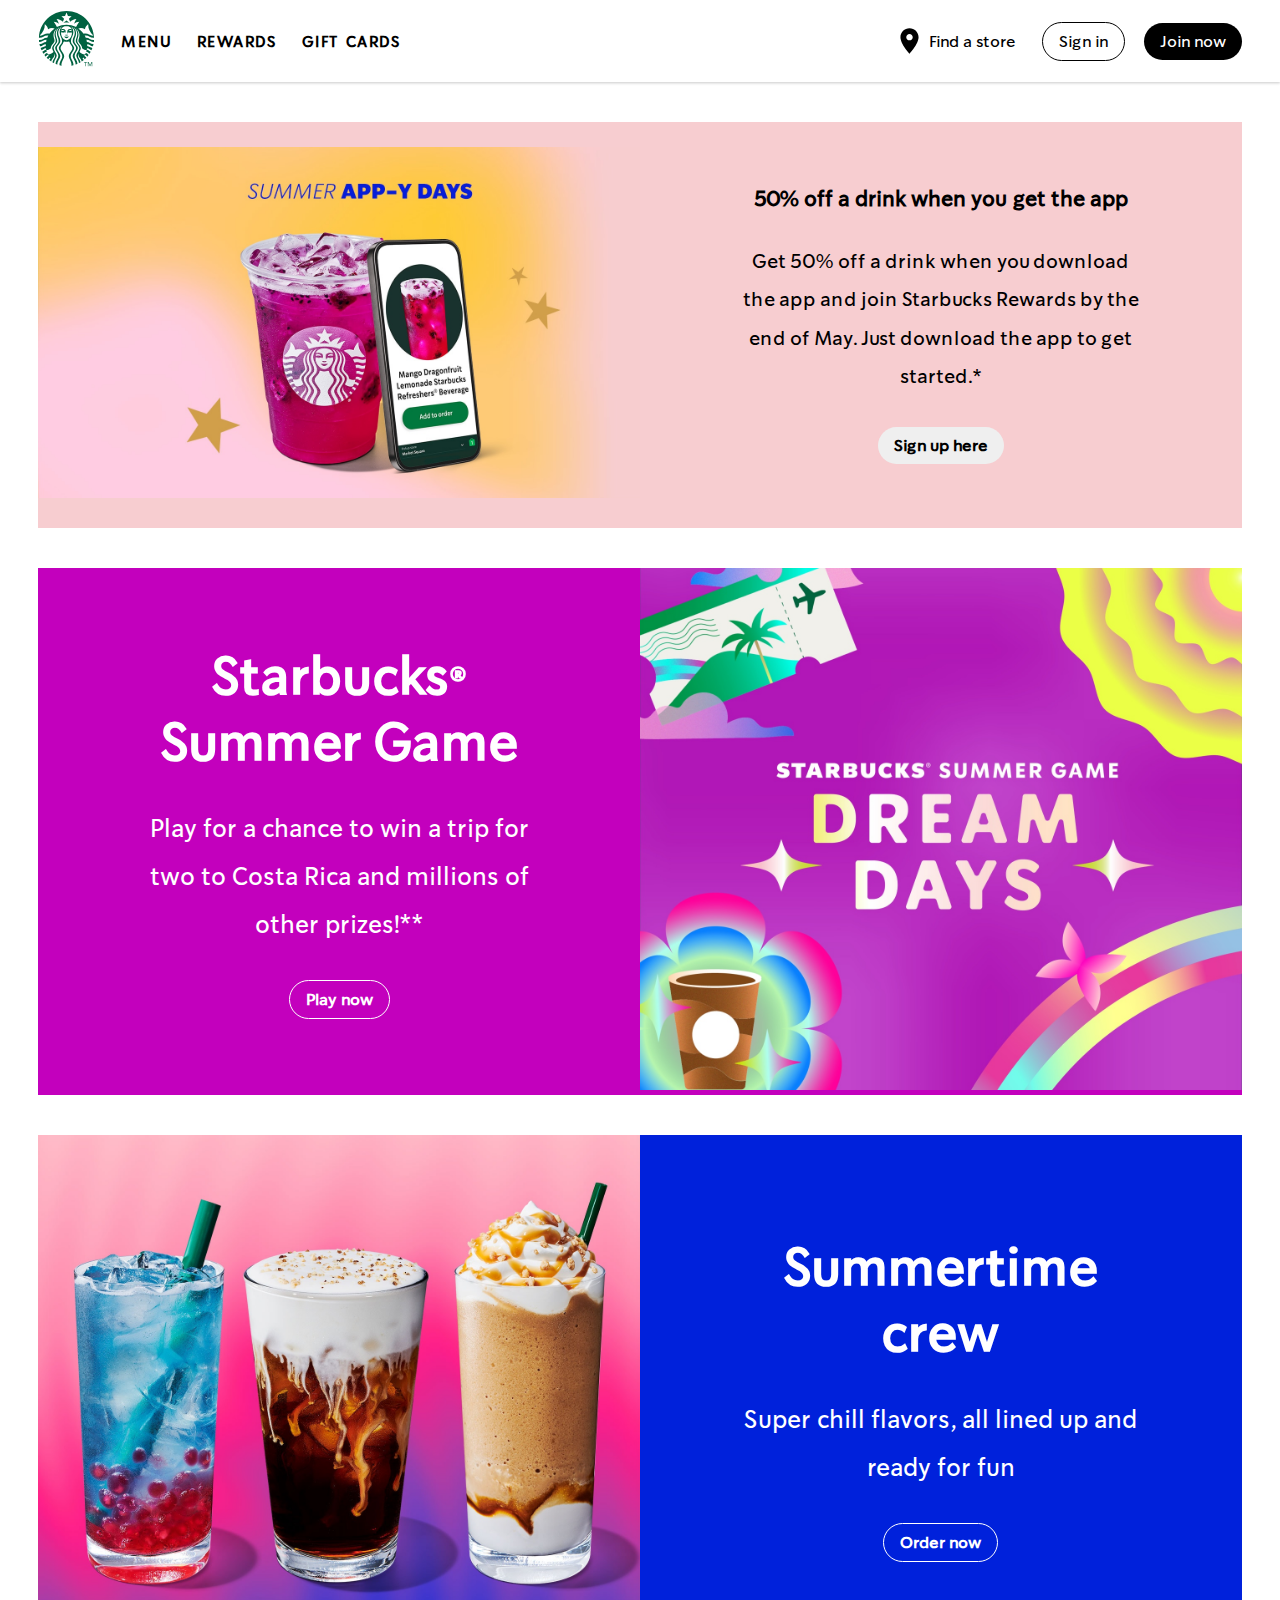
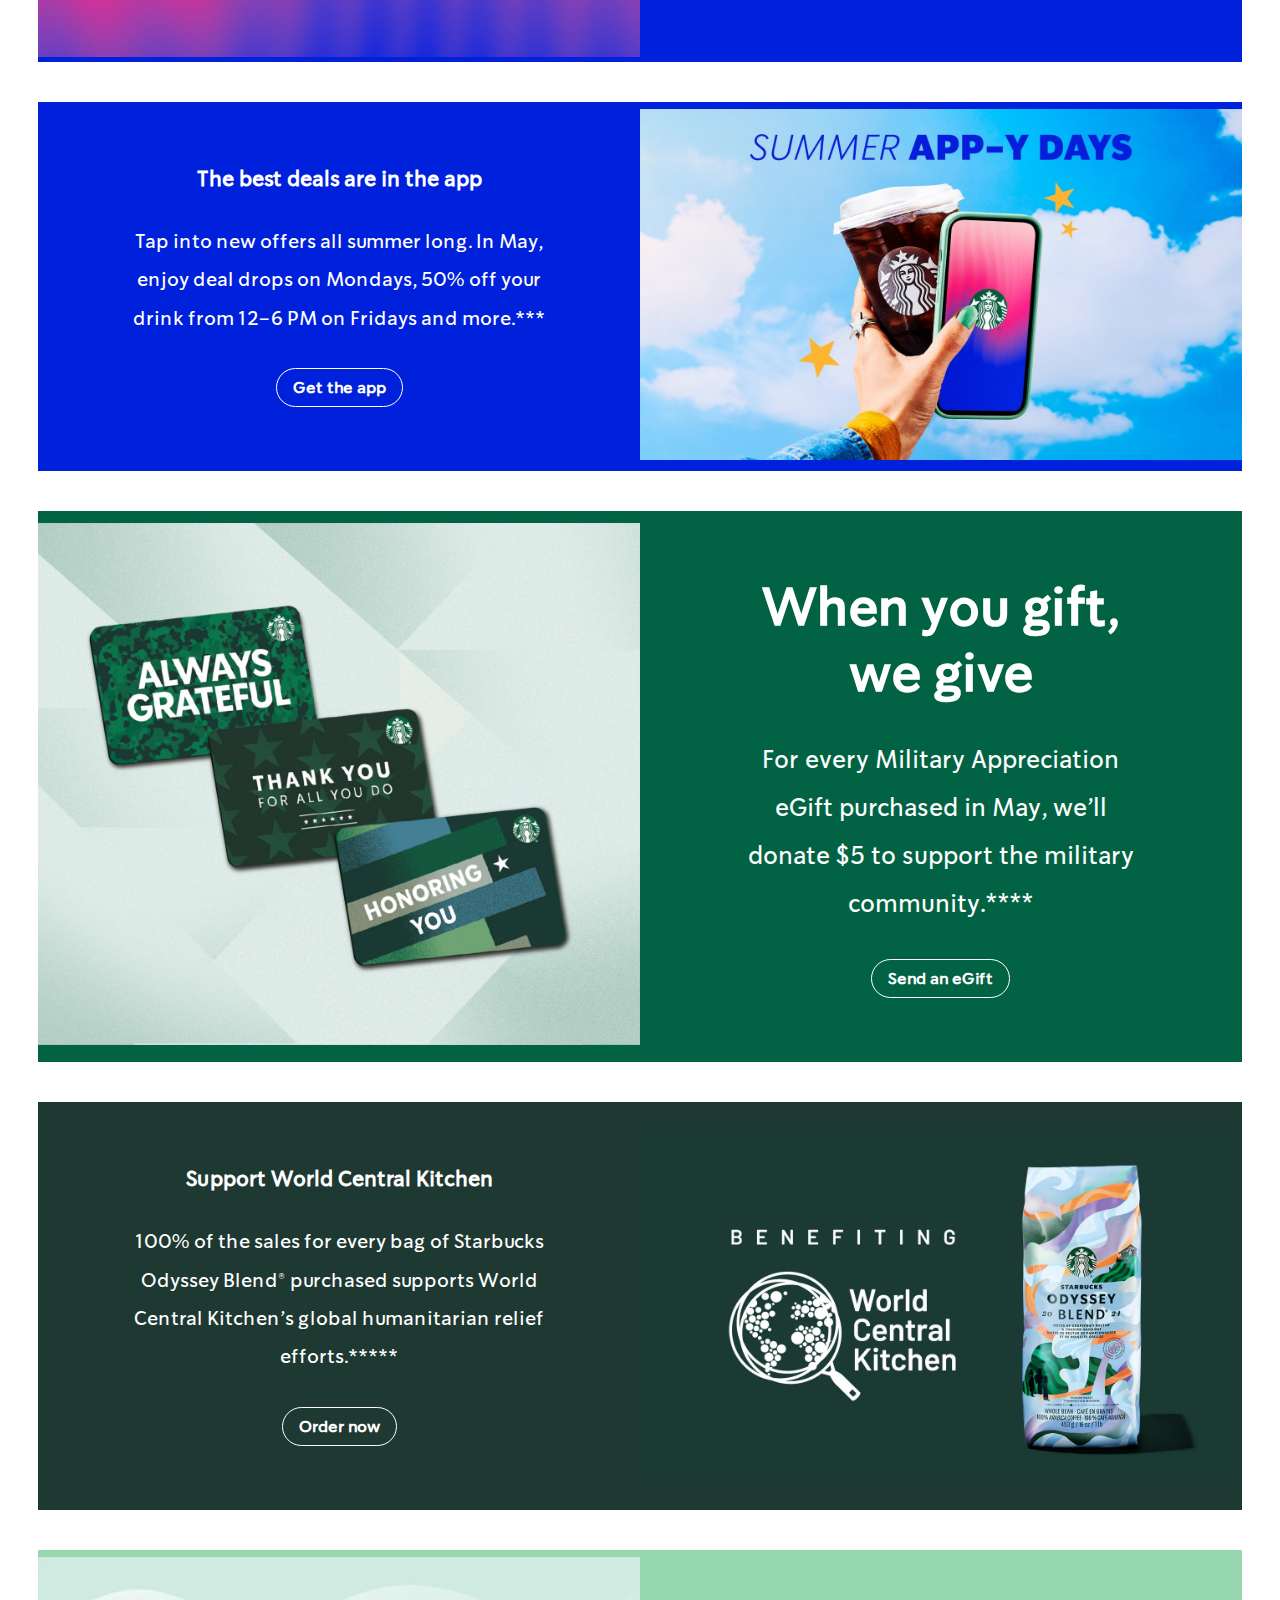
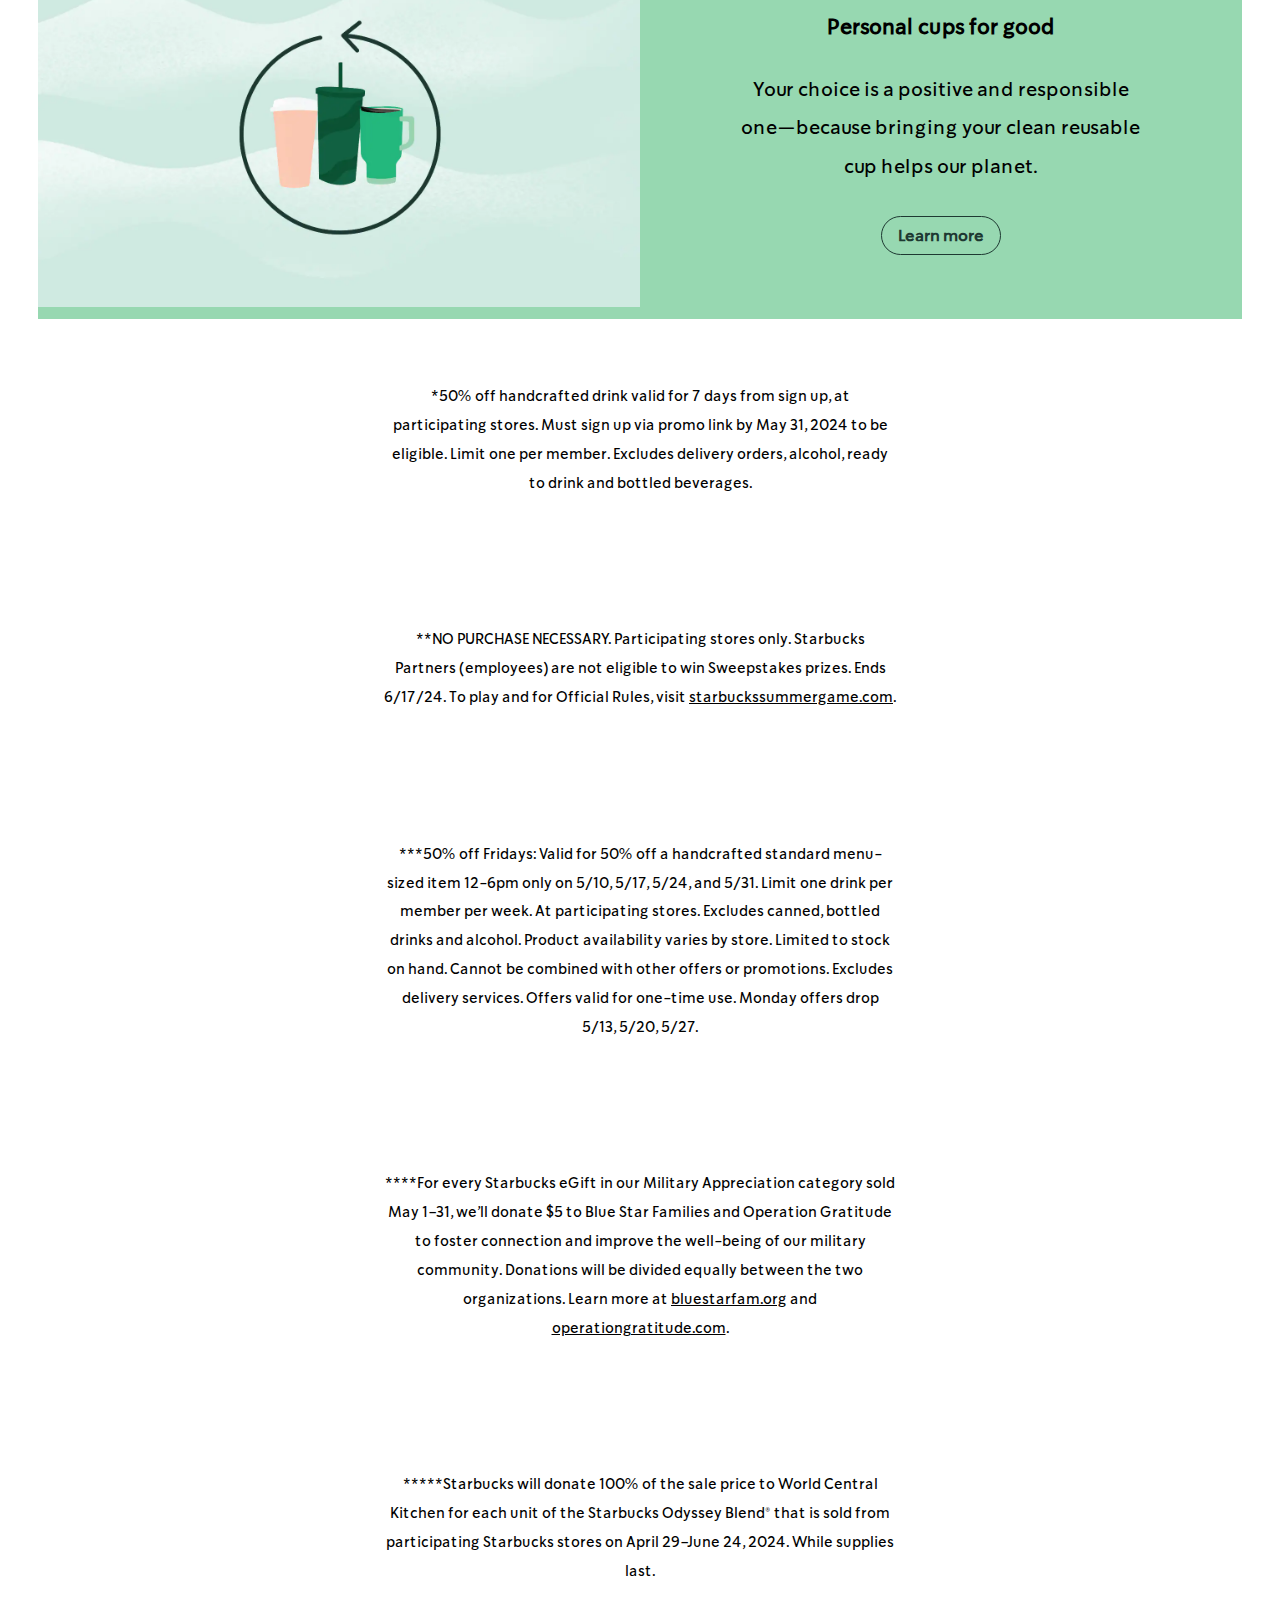
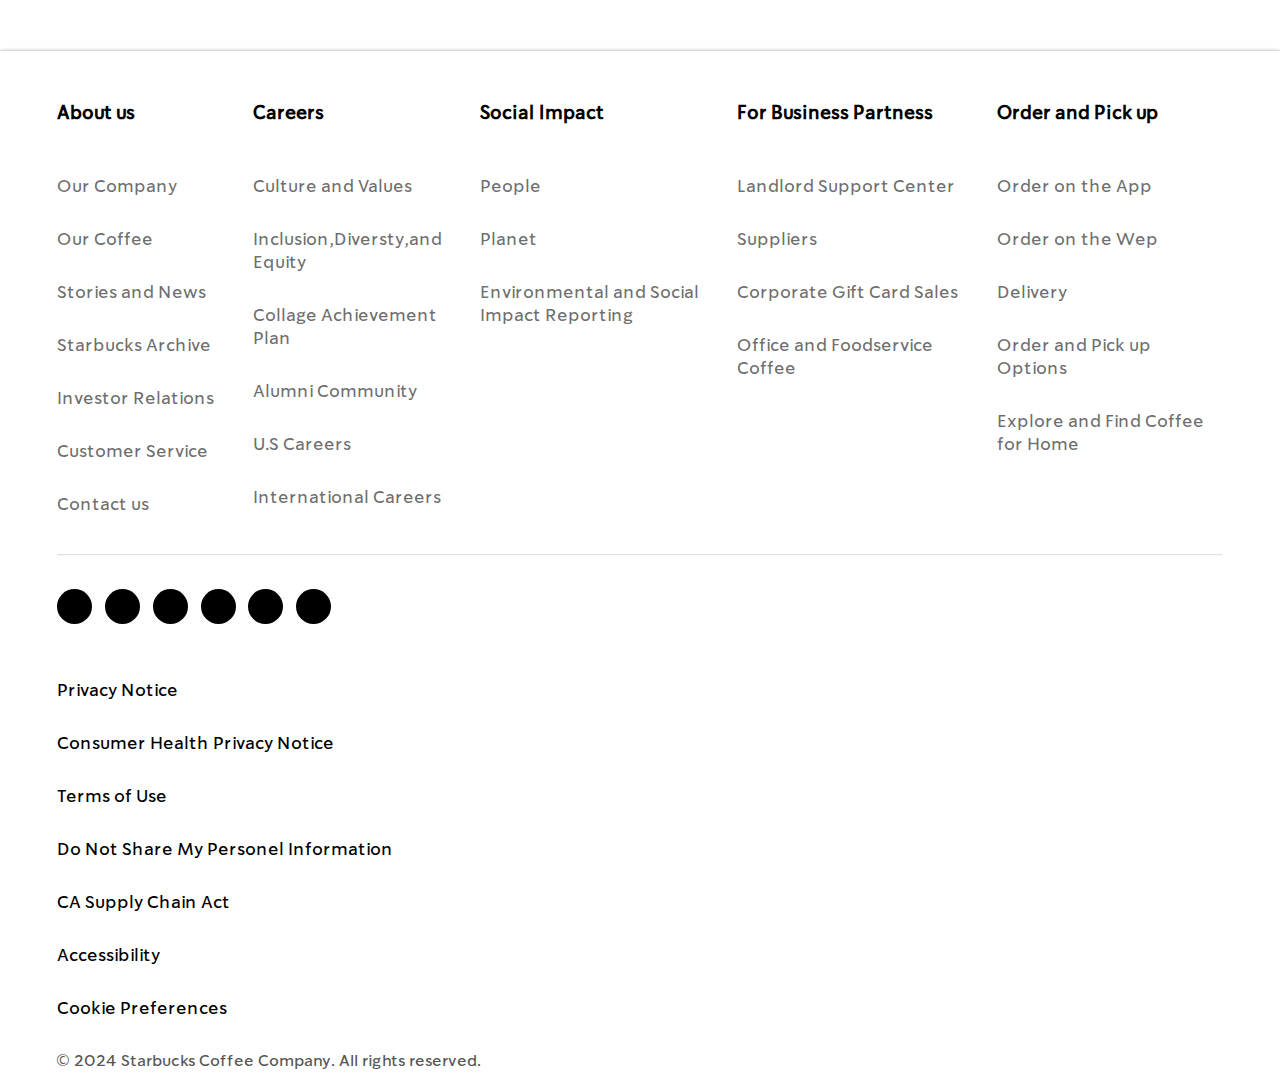
==== index.htm @ 39bfa114 "first commit" ====
<!DOCTYPE html>
<html lang="en">
    <head>
        <meta charset="UTF-8">
        <meta name="viewport" content="width=device-width, initial-scale=1.0">
        <title>Starbucks (fake) Coffee Company</title>
        <link rel="icon" type="image/x-icon" href="img/starbuck-favicon.png">
        <link rel="stylesheet" href="https://cdnjs.cloudflare.com/ajax/libs/font-awesome/6.5.2/css/all.min.css" integrity="sha512-SnH5WK+bZxgPHs44uWIX+LLJAJ9/2PkPKZ5QiAj6Ta86w+fsb2TkcmfRyVX3pBnMFcV7oQPJkl9QevSCWr3W6A==" crossorigin="anonymous" referrerpolicy="no-referrer" />
        <link rel="stylesheet" href="css/reset.css">
        <link rel="stylesheet" href="css/font.css">
        <link href="dist/hamburgers.css" rel="stylesheet">
        <link rel="stylesheet" href="css/style.css">
    </head>
    <body>
        <header>
            <nav>
                <div class="container">
                    <div class="nav-left">
                        <a href="index.htm"><svg aria-hidden="true" focusable="false" height="100%" viewBox="0 0 62 62" width="100%" xmlns="http://www.w3.org/2000/svg"><circle cx="31" cy="31" fill="#ffffff" r="30.002"></circle><path d="M34.017 13.969c-.263-.047-1.531-.26-3.017-.26s-2.754.212-3.017.26c-.151.027-.209-.121-.094-.207.104-.077 3.11-2.365 3.11-2.365l3.109 2.365c.117.086.06.234-.091.207zm-5.194 14.856s-.159.057-.201.197c.63.484 1.064 1.585 2.378 1.585s1.748-1.101 2.377-1.585c-.041-.141-.2-.197-.2-.197s-.823.194-2.177.194-2.177-.194-2.177-.194zm2.177-1.853c-.365 0-.445-.138-.694-.137-.237.001-.697.19-.797.363.007.088.039.167.103.237.532.08.772.376 1.389.376s.856-.296 1.389-.376c.062-.07.096-.148.103-.237-.099-.173-.56-.361-.798-.363-.25-.002-.331.137-.695.137zm29.956 5.673c-.038.717-.102 1.428-.19 2.131-3.396.562-4.61-2.464-8.089-2.312.208.738.377 1.49.507 2.258 2.869-.002 4.025 2.68 7.217 2.285-.168.82-.37 1.629-.603 2.426-2.524.248-3.413-2.26-6.334-2.191.024.416.037.836.037 1.26l-.012.701 5.672 2.164c-.297.807-.629 1.596-.991 2.369-1.705-.094-2.293-2.281-4.887-2.107-.078.561-.177 1.115-.295 1.662 2.253-.158 2.738 1.916 4.352 2.084-.411.75-.854 1.48-1.325 2.191-.956-.512-1.785-2.057-3.598-2.152.186-.574.349-1.156.487-1.748-1.608 0-3.447-.627-4.989-2.031.5-2.846-3.917-5.744-3.917-7.828 0-2.264 1.145-3.517 1.145-6.569 0-2.265-1.1-4.722-2.759-6.401-.321-.326-.65-.59-1.028-.827 1.524 1.886 2.694 4.122 2.694 6.712 0 2.874-1.337 4.391-1.337 7.044 0 2.652 3.88 4.947 3.88 7.682 0 1.076-.344 2.127-1.478 4.191 1.742 1.74 4.011 2.689 5.475 2.689.475 0 .73-.145.9-.518.146-.322.285-.648.416-.977 1.577.061 2.299 1.494 3.172 2.066-.479.643-.982 1.264-1.509 1.865-.585-.648-1.371-1.738-2.522-2.041-.206.4-.424.795-.653 1.182.991.27 1.669 1.27 2.194 1.928-.566.586-1.155 1.148-1.768 1.688-.383-.596-.979-1.352-1.647-1.76-.247.334-.504.66-.769.977.568.385 1.069 1.078 1.396 1.643-.708.568-1.44 1.107-2.198 1.611-.374-3.047-4.533-5.135-3.412-8.67-.368.623-.807 1.402-.807 2.34 0 2.559 2.726 4.59 2.943 7.133-.565.338-1.143.656-1.732.957-.098-2.795-2.984-5.854-2.984-8.148 0-2.561 3.354-5.133 3.354-8.156 0-3.025-3.87-5.119-3.87-7.775 0-2.654 1.646-4.181 1.646-7.583 0-2.492-1.184-5.014-3.013-6.625-.324-.286-.643-.513-1.026-.712 1.725 2.069 2.725 3.946 2.725 6.794 0 3.199-1.886 4.975-1.886 8.107 0 3.133 3.798 4.875 3.798 7.795s-3.535 5.381-3.535 8.381c0 2.729 3.116 5.453 3.162 8.691-.681.297-1.375.568-2.081.814.396-3.271-3.111-6.645-3.111-9.314 0-2.918 3.667-5.426 3.667-8.572 0-3.148-3.728-4.611-3.728-7.842 0-3.229 2.287-5.017 2.287-8.585 0-2.781-1.373-5.282-3.379-6.832l-.127-.096c-.189-.14-.345.029-.211.195 1.42 1.773 2.179 3.566 2.179 6.221 0 3.264-2.627 5.916-2.627 9.078 0 3.732 3.528 4.799 3.528 7.861 0 3.061-3.783 5.51-3.783 8.76 0 3.014 3.58 6.359 2.966 9.838-.718.186-1.446.348-2.185.48.672-4.332-2.84-7.443-2.84-10.277 0-3.068 3.918-5.803 3.918-8.801 0-2.828-2.812-3.752-3.182-6.645-.051-.395-.368-.688-.805-.615-.571.104-1.303.48-2.453.48s-1.882-.377-2.454-.48c-.436-.072-.753.221-.804.615-.369 2.893-3.183 3.816-3.183 6.645 0 2.998 3.919 5.732 3.919 8.801 0 2.834-3.512 5.945-2.841 10.277-.738-.133-1.467-.295-2.185-.48-.614-3.479 2.967-6.824 2.967-9.838 0-3.25-3.784-5.699-3.784-8.76 0-3.062 3.529-4.129 3.529-7.861 0-3.162-2.628-5.813-2.628-9.078 0-2.654.759-4.447 2.18-6.221.133-.166-.022-.335-.212-.195l-.126.096c-2.004 1.546-3.376 4.047-3.376 6.828 0 3.568 2.287 5.356 2.287 8.585 0 3.23-3.728 4.693-3.728 7.842 0 3.146 3.667 5.654 3.667 8.572 0 2.67-3.507 6.043-3.11 9.314-.707-.246-1.401-.518-2.082-.814.047-3.238 3.161-5.963 3.161-8.691 0-3-3.533-5.461-3.533-8.381s3.796-4.662 3.796-7.795c0-3.132-1.885-4.908-1.885-8.107 0-2.848.999-4.725 2.724-6.794-.384.199-.702.426-1.025.712-1.829 1.611-3.012 4.133-3.012 6.625 0 3.402 1.646 4.929 1.646 7.583 0 2.656-3.87 4.75-3.87 7.775 0 3.023 3.354 5.596 3.354 8.156 0 2.295-2.888 5.354-2.985 8.148-.589-.301-1.167-.619-1.732-.957.218-2.543 2.943-4.574 2.943-7.133 0-.938-.438-1.717-.807-2.34 1.121 3.535-3.038 5.623-3.412 8.67-.758-.504-1.491-1.043-2.198-1.611.326-.564.827-1.258 1.396-1.643-.266-.316-.522-.643-.769-.977-.669.408-1.266 1.164-1.648 1.76-.611-.539-1.201-1.102-1.767-1.688.525-.658 1.203-1.658 2.194-1.928-.229-.387-.447-.781-.653-1.182-1.151.303-1.938 1.393-2.522 2.041-.527-.602-1.031-1.223-1.509-1.865.873-.572 1.595-2.006 3.171-2.066.132.328.271.654.417.977.17.373.426.518.9.518 1.464 0 3.732-.949 5.475-2.689-1.134-2.064-1.478-3.115-1.478-4.191 0-2.734 3.88-5.029 3.88-7.682 0-2.653-1.337-4.17-1.337-7.044 0-2.59 1.17-4.826 2.694-6.712-.378.237-.707.501-1.028.827-1.659 1.68-2.759 4.136-2.759 6.401 0 3.052 1.146 4.305 1.146 6.569 0 2.084-4.418 4.982-3.918 7.828-1.542 1.404-3.381 2.031-4.99 2.031.14.592.303 1.174.487 1.748-1.812.096-2.641 1.641-3.598 2.152-.472-.711-.914-1.441-1.325-2.191 1.613-.168 2.099-2.242 4.353-2.084-.118-.547-.218-1.102-.296-1.662-2.594-.174-3.182 2.014-4.887 2.107-.362-.773-.694-1.562-.991-2.369l5.673-2.164-.012-.701c0-.424.013-.844.036-1.26-2.921-.068-3.81 2.439-6.334 2.191-.232-.797-.435-1.605-.602-2.426 3.19.395 4.347-2.287 7.217-2.285.13-.768.299-1.52.506-2.258-3.479-.151-4.693 2.875-8.088 2.312-.089-.703-.152-1.414-.19-2.131 3.947.441 5.427-2.804 9.021-2.407.339-.859.733-1.69 1.177-2.49-4.506-.792-6.036 2.976-10.23 2.397.453-16.171 13.706-29.143 29.989-29.143s29.536 12.972 29.989 29.147c-4.195.579-5.725-3.188-10.23-2.397.443.8.837 1.631 1.177 2.49 3.592-.398 5.072 2.848 9.02 2.407zm-42.852-12.583c-2.209-.903-4.883-.695-7.167.772-.354-2.125-1.507-4.013-3.149-5.152-.227-.157-.463-.008-.442.255.347 4.49-2.278 8.389-5.506 11.816 3.327 1 6.159-3.284 10.474-1.789 1.548-2.305 3.514-4.308 5.79-5.902zm12.896-2.716c-2.785 0-5.118 1.575-5.729 3.61-.047.156.017.257.197.176.501-.225 1.071-.333 1.69-.333 1.136 0 2.137.417 2.729 1.143.262.864.284 2.115-.012 2.829-.468-.105-.636-.467-1.093-.467s-.811.321-1.586.321c-.774 0-.865-.366-1.374-.366-.599 0-.709.617-.709 1.313 0 3.103 2.852 7.373 5.886 7.373 3.033 0 5.885-4.27 5.885-7.373 0-.696-.143-1.292-.769-1.373-.312.225-.599.426-1.313.426-.775 0-.989-.321-1.445-.321-.551 0-.496 1.162-1.15 1.227-.436-1.048-.457-2.392-.095-3.589.593-.726 1.593-1.143 2.729-1.143.619 0 1.193.109 1.689.333.181.081.244-.021.197-.176-.61-2.035-2.942-3.61-5.727-3.61zm4.434 4.452c-.668 0-1.451.205-1.943.753-.051.149-.051.371.021.519 1.211-.415 2.279-.431 2.795.146.275-.25.363-.475.363-.736 0-.403-.41-.682-1.236-.682zm-9.741 1.418c.584-.585 1.815-.56 3.094-.088.056-.636-1.083-1.331-2.221-1.331-.827 0-1.236.279-1.236.683 0 .261.088.487.363.736zm19.194-10.504c-2.199.157-4.109.912-5.654 2.17.656-1.86 1.489-3.487 2.545-5.064-2.8.297-5.141 1.321-6.849 3.071l-1.337-3.505 2.968-2.621-3.974-.281-1.586-3.696-1.587 3.696-3.974.281 2.968 2.621-1.336 3.505c-1.709-1.75-4.05-2.774-6.848-3.071 1.054 1.578 1.887 3.205 2.543 5.064-1.544-1.259-3.454-2.014-5.653-2.17 1.319 1.696 2.488 3.504 3.354 5.448.098.219.308.291.535.178 3.012-1.497 6.406-2.339 9.997-2.339s6.984.843 9.998 2.339c.227.113.437.041.534-.178.867-1.944 2.036-3.752 3.356-5.448zm4.801 13.254c4.313-1.495 7.146 2.788 10.473 1.789-3.228-3.427-5.852-7.326-5.505-11.816.021-.263-.216-.413-.442-.255-1.643 1.139-2.796 3.027-3.149 5.152-2.285-1.467-4.958-1.676-7.167-.772 2.273 1.592 4.24 3.595 5.79 5.902z" fill="#006241"></path><g fill="#006241"><path d="M53.595 57.01h-1.526v4.105h-.547v-4.105h-1.522v-.51h3.595v.51zM54.236 56.5h.811l1.57 3.618h.011l1.574-3.618h.798v4.615h-.551v-3.869h-.012l-1.653 3.869h-.333l-1.659-3.869h-.011v3.869h-.545v-4.615z"></path></g></svg></a>
                        <ul>
                            <li><a href="pages/menu.htm">Menu</a></li>
                            <li><a href="pages/rewards.htm">rewards</a></li>
                            <li><a href="pages/giftcards.htm">gift cards</a></li>
                        </ul>
                    </div>
                    <div class="nav-right">
                        <div class="bars">
                            <div class="hamburger hamburger--spin" tabindex="0"
                                aria-label="Menu" role="button" aria-controls="navigation">
                                <div class="hamburger-box">
                                    <div class="hamburger-inner"></div>
                                </div>
                            </div>
                        </div>
                        <a href="#"><svg aria-hidden="true" class="valign-middle pr2" focusable="false" preserveAspectRatio="xMidYMid meet" style="width:32px;height:32px;overflow:visible;fill:currentColor" viewBox="0 0 24 24"><path d="M12,11.475 C10.5214286,11.475 9.32142857,10.299 9.32142857,8.85 C9.32142857,7.401 10.5214286,6.225 12,6.225 C13.4785714,6.225 14.6785714,7.401 14.6785714,8.85 C14.6785714,10.299 13.4785714,11.475 12,11.475 M12,1.5 C7.85357143,1.5 4.5,4.7865 4.5,8.85 C4.5,14.3625 12,22.5 12,22.5 C12,22.5 19.5,14.3625 19.5,8.85 C19.5,4.7865 16.1464286,1.5 12,1.5"></path></svg>Find a store</a>
                        <div class="nav-btns">
                            <button>Sign in</button>
                            <button>Join now</button>
                        </div>
                    </div>
                </div>
            </nav>
            <div class="burgermenu">
                <div class="nav-left">
                    <ul>
                        <li><a href="pages/menu.htm">Menu</a></li>
                        <li><a href="pages/rewards.htm">rewards</a></li>
                        <li><a href="pages/giftcards.htm">gift cards</a></li>
                    </ul> <hr>
                </div>
                <div class="nav-right">
                    <div class="nav-btns">
                        <button>Sign in</button>
                        <button>Join now</button>
                    </div>
                    <a href="#"><svg aria-hidden="true" class="valign-middle pr2" focusable="false" preserveAspectRatio="xMidYMid meet" style="width:32px;height:32px;overflow:visible;fill:currentColor" viewBox="0 0 24 24"><path d="M12,11.475 C10.5214286,11.475 9.32142857,10.299 9.32142857,8.85 C9.32142857,7.401 10.5214286,6.225 12,6.225 C13.4785714,6.225 14.6785714,7.401 14.6785714,8.85 C14.6785714,10.299 13.4785714,11.475 12,11.475 M12,1.5 C7.85357143,1.5 4.5,4.7865 4.5,8.85 C4.5,14.3625 12,22.5 12,22.5 C12,22.5 19.5,14.3625 19.5,8.85 C19.5,4.7865 16.1464286,1.5 12,1.5"></path></svg>Find a store</a>
                </div>
            </div>
        </header>
        <main>
            <div class="main-cards containerdesk">
                <div class="card" style="background-color: #f7cdd0;">
                    <div class="card-img">
                        <img src="img/home1.jpg" alt="">
                    </div>
                    <div class="card-text">
                        <div class="card-sum">
                            <h2>50% off a drink when you get the app</h2>
                            <p>Get 50% off a drink when you download the app and join Starbucks Rewards by the end of May. Just download the app to get started.*</p>
                            <button>Sign up here</button>
                        </div>
                    </div>
                </div>
                <div class="card txtwhite reverse" style="background-color: #c300bd;">
                    <div class="card-img">
                        <img src="img/home2.jpeg" alt="">
                    </div>
                    <div class="card-text">
                        <div class="card-sum">
                            <h1>Starbucks® <br> Summer Game</h1>
                            <p class="fs15">Play for a chance to win a trip for two to Costa Rica and millions of other prizes!**</p>
                            <button class="noborder">Play now</button>
                        </div>
                    </div>
                </div>
                <div class="card txtwhite" style="background-color: #0021db;">
                    <div class="card-img">
                        <img src="img/home3.jpg" alt="">
                    </div>
                    <div class="card-text">
                        <div class="card-sum">
                            <h1>Summertime <br> crew</h1>
                            <p class="fs15">Super chill flavors, all lined up and ready for fun</p>
                            <button class="noborder">Order now</button>
                        </div>
                    </div>
                </div>
                <div class="card txtwhite reverse" style="background-color: #0021db;">
                    <div class="card-img">
                        <img src="img/home4.jpg" alt="">
                    </div>
                    <div class="card-text">
                        <div class="card-sum">
                            <h2>The best deals are in the app</h2>
                            <p>Tap into new offers all summer long. In May, enjoy deal drops on Mondays, 50% off your drink from 12–6 PM on Fridays and more.***                            </p>
                            <button class="noborder">Get the app</button>
                        </div>
                    </div>
                </div>
                <div class="card txtwhite" style="background-color: #016343;">
                    <div class="card-img">
                        <img src="img/home5.jpg" alt="">
                    </div>
                    <div class="card-text">
                        <div class="card-sum">
                            <h1>When you gift, <br> we give</h1>
                            <p class="fs15">For every Military Appreciation eGift purchased in May, we’ll donate $5 to support the military community.****</p>
                            <button class="noborder">Send an eGift</button>
                        </div>
                    </div>
                </div>
                <div class="card txtwhite reverse" style="background-color: #1e3932">
                    <div class="card-img">
                        <img src="img/home6.webp" alt="">
                    </div>
                    <div class="card-text">
                        <div class="card-sum">
                            <h2>Support World Central Kitchen</h2>
                            <p>100% of the sales for every bag of Starbucks Odyssey Blend® purchased supports World Central Kitchen’s global humanitarian relief efforts.*****</p>
                            <button class="noborder">Order now</button>
                        </div>
                    </div>
                </div>
                <div class="card txtblack" style="background-color: #97d8b1">
                    <div class="card-img">
                        <img src="img/home7.webp" alt="">
                    </div>
                    <div class="card-text">
                        <div class="card-sum">
                            <h2>Personal cups for good</h2>
                            <p>Your choice is a positive and responsible one—because bringing your clean reusable cup helps our planet.</p>
                            <button class="noborder lm">Learn more</button>
                        </div>
                    </div>
                </div>
            </div>
            <div class="articles">
                <p>*50% off handcrafted drink valid for 7 days from sign up, at participating stores. Must sign up via promo link by May 31, 2024 to be eligible. Limit one per member. Excludes delivery orders, alcohol, ready to drink and bottled beverages.</p>
                <p>**NO PURCHASE NECESSARY. Participating stores only. Starbucks Partners (employees) are not eligible to win Sweepstakes prizes. Ends 6/17/24. To play and for Official Rules, visit <a href="starbuckssummergame.com"> starbuckssummergame.com</a>.</p>
                <p>***50% off Fridays: Valid for 50% off a handcrafted standard menu-sized item 12-6pm only on 5/10, 5/17, 5/24, and 5/31. Limit one drink per member per week. At participating stores. Excludes canned, bottled drinks and alcohol. Product availability varies by store. Limited to stock on hand. Cannot be combined with other offers or promotions. Excludes delivery services. Offers valid for one-time use.​ Monday offers drop 5/13, 5/20, 5/27.</p>
                <p>****For every Starbucks eGift in our Military Appreciation category sold May 1–31, we’ll donate $5 to Blue Star Families and Operation Gratitude to foster connection and improve the well-being of our military community. Donations will be divided equally between the two organizations. Learn more at <a href="bluestarfam.org"> bluestarfam.org</a>  and <a href="operationgratitude.com"> operationgratitude.com</a>.</p>
                <p>*****Starbucks will donate 100% of the sale price to World Central Kitchen for each unit of the Starbucks Odyssey Blend® that is sold from participating Starbucks stores on April 29–June 24, 2024. While supplies last.</p>
            </div>
        </main>
        <footer>
            <div class="accardions">
                <button class="accordion">About us</button>
                <div class="panel">
                    <ul>
                        <li><a href="">Our Company</a></li>
                        <li><a href="">Our Coffee</a></li>
                        <li><a href="">Stories and News</a></li>
                        <li><a href="">Starbucks Archive</a></li>
                        <li><a href="">Investor Relations</a></li>
                        <li><a href="">Customer Service</a></li>
                        <li><a href="">Contact us</a></li>
                    </ul>
                </div>
                <button class="accordion">Careers</button>
                <div class="panel">
                    <ul>
                        <li><a href="">Culture and Values</a></li>
                        <li><a href="">Inclusion,Diversty,and Equity</a></li>
                        <li><a href="">Collage Achievement Plan</a></li>
                        <li><a href="">Alumni Community</a></li>
                        <li><a href="">U.S Careers</a></li>
                        <li><a href="">International Careers</a></li>
                    </ul>
                </div>
                <button class="accordion">Social Impact</button>
                <div class="panel">
                    <ul>
                        <li><a href="">People</a></li>
                        <li><a href="">Planet</a></li>
                        <li><a href="">Environmental and Social Impact Reporting</a></li>
                    </ul>
                </div>
                <button class="accordion">For Business Partness</button>
                <div class="panel">
                    <ul>
                        <li><a href="">Landlord Support Center</a></li>
                        <li><a href="">Suppliers</a></li>
                        <li><a href="">Corporate Gift Card Sales</a></li>
                        <li><a href="">Office and Foodservice Coffee</a></li>
                    </ul>
                </div>
                <button class="accordion">Order and Pick up</button>
                <div class="panel">
                    <ul>
                        <li><a href="">Order on the App</a></li>
                        <li><a href="">Order on the Wep</a></li>
                        <li><a href="">Delivery</a></li>
                        <li><a href="">Order and Pick up Options</a></li>
                        <li><a href="">Explore and Find Coffee for Home</a></li>
                    </ul>
                </div>
            </div>
            <div class="footer-top container">
                <ul>
                    <li><h3>About us</h3></li>
                    <li><a href="">Our Company</a></li>
                    <li><a href="">Our Coffee</a></li>
                    <li><a href="">Stories and News</a></li>
                    <li><a href="">Starbucks Archive</a></li>
                    <li><a href="">Investor Relations</a></li>
                    <li><a href="">Customer Service</a></li>
                    <li><a href="">Contact us</a></li>
                </ul>
                <ul>
                    <li><h3>Careers</h3></li>
                    <li><a href="">Culture and Values</a></li>
                    <li><a href="">Inclusion,Diversty,and <br> Equity</a></li>
                    <li><a href="">Collage Achievement <br> Plan</a></li>
                    <li><a href="">Alumni Community</a></li>
                    <li><a href="">U.S Careers</a></li>
                    <li><a href="">International Careers</a></li>
                </ul>
                <ul>
                    <li><h3>Social Impact</h3></li>
                    <li><a href="">People</a></li>
                    <li><a href="">Planet</a></li>
                    <li><a href="">Environmental and Social <br> Impact Reporting</a></li>
                </ul>
                <ul>
                    <li><h3>For Business Partness</h3></li>
                    <li><a href="">Landlord Support Center</a></li>
                    <li><a href="">Suppliers</a></li>
                    <li><a href="">Corporate Gift Card Sales</a></li>
                    <li><a href="">Office and Foodservice <br> Coffee</a></li>
                </ul>
                <ul>
                    <li><h3>Order and Pick up</h3></li>
                    <li><a href="">Order on the App</a></li>
                    <li><a href="">Order on the Wep</a></li>
                    <li><a href="">Delivery</a></li>
                    <li><a href="">Order and Pick up <br> Options</a></li>
                    <li><a href="">Explore and Find Coffee <br> for Home</a></li>
                </ul>
            </div> <hr>
            <div class="footer-bottom container">
                <div class="icons">
                    <a href class="fa-brands fa-spotify"></a>
                    <a href class="fa-brands fa-facebook-f"></a>
                    <a href class="fa-brands fa-pinterest-p"></a>
                    <a href class="fa-brands fa-instagram"></a>
                    <a href class="fa-brands fa-youtube"></a>
                    <a href class="fa-brands fa-twitter"></a>
                </div>
                <ul>
                    <li><a href="">Privacy Notice</a></li>
                    <li><a href="">Consumer Health Privacy Notice</a></li>
                    <li><a href="">Terms of Use</a></li>
                    <li><a href="">Do Not Share My Personel Information</a></li>
                    <li><a href="">CA Supply Chain Act</a></li>
                    <li><a href="">Accessibility</a></li>
                    <li><a href="">Cookie Preferences</a></li>
                </ul>
                <p>© 2024 Starbucks Coffee Company. All rights reserved.</p>
            </div>
        </footer>
        <script src="script.js"></script>
        <script src="https://cdnjs.cloudflare.com/ajax/libs/jquery/3.7.1/jquery.min.js" integrity="sha512-v2CJ7UaYy4JwqLDIrZUI/4hqeoQieOmAZNXBeQyjo21dadnwR+8ZaIJVT8EE2iyI61OV8e6M8PP2/4hpQINQ/g==" crossorigin="anonymous" referrerpolicy="no-referrer"></script>
        <script>
            $(document).ready(function(){
                $(".bars").click(function(){
                    $(".burgermenu").animate({
                        width: 'toggle'
                    });
                });
            });
        </script>
    </body>
</html>
---- css/font.css ----
@font-face {
    font-family: 'soDoSans';
    src: url('../font/soDoSans/SoDoSans-Regular.woff');
}
---- dist/hamburgers.css ----
.hamburger {
  padding: 15px 15px;
  display: inline-block;
  cursor: pointer;
  transition-property: opacity, filter;
  transition-duration: 0.15s;
  transition-timing-function: linear;
  font: inherit;
  color: inherit;
  text-transform: none;
  background-color: transparent;
  border: 0;
  margin: 0;
  overflow: visible; }
  .hamburger:hover {
    opacity: 0.7; }
  .hamburger.is-active:hover {
    opacity: 0.7; }
  .hamburger.is-active .hamburger-inner,
  .hamburger.is-active .hamburger-inner::before,
  .hamburger.is-active .hamburger-inner::after {
    background-color: #000; }

.hamburger-box {
  width: 40px;
  height: 24px;
  display: inline-block;
  position: relative; }

.hamburger-inner {
  display: block;
  top: 50%;
  margin-top: -2px; }
  .hamburger-inner, .hamburger-inner::before, .hamburger-inner::after {
    width: 25px;
    height: 1px;
    background-color: #656464;
    position: absolute;
    transition-property: transform;
    transition-duration: 0.15s;
    transition-timing-function: ease; }
  .hamburger-inner::before, .hamburger-inner::after {
    content: "";
    display: block; }
  .hamburger-inner::before {
    top: -10px; }
  .hamburger-inner::after {
    bottom: -10px; }

.hamburger--3dx .hamburger-box {
  perspective: 80px; }

.hamburger--3dx .hamburger-inner {
  transition: transform 0.15s cubic-bezier(0.645, 0.045, 0.355, 1), background-color 0s 0.1s cubic-bezier(0.645, 0.045, 0.355, 1); }
  .hamburger--3dx .hamburger-inner::before, .hamburger--3dx .hamburger-inner::after {
    transition: transform 0s 0.1s cubic-bezier(0.645, 0.045, 0.355, 1); }

.hamburger--3dx.is-active .hamburger-inner {
  background-color: transparent !important;
  transform: rotateY(180deg); }
  .hamburger--3dx.is-active .hamburger-inner::before {
    transform: translate3d(0, 10px, 0) rotate(45deg); }
  .hamburger--3dx.is-active .hamburger-inner::after {
    transform: translate3d(0, -10px, 0) rotate(-45deg); }

.hamburger--3dx-r .hamburger-box {
  perspective: 80px; }

.hamburger--3dx-r .hamburger-inner {
  transition: transform 0.15s cubic-bezier(0.645, 0.045, 0.355, 1), background-color 0s 0.1s cubic-bezier(0.645, 0.045, 0.355, 1); }
  .hamburger--3dx-r .hamburger-inner::before, .hamburger--3dx-r .hamburger-inner::after {
    transition: transform 0s 0.1s cubic-bezier(0.645, 0.045, 0.355, 1); }

.hamburger--3dx-r.is-active .hamburger-inner {
  background-color: transparent !important;
  transform: rotateY(-180deg); }
  .hamburger--3dx-r.is-active .hamburger-inner::before {
    transform: translate3d(0, 10px, 0) rotate(45deg); }
  .hamburger--3dx-r.is-active .hamburger-inner::after {
    transform: translate3d(0, -10px, 0) rotate(-45deg); }

/*
   * Spin
   */
.hamburger--spin .hamburger-inner {
  transition-duration: 0.22s;
  transition-timing-function: cubic-bezier(0.55, 0.055, 0.675, 0.19); }
  .hamburger--spin .hamburger-inner::before {
    transition: top 0.1s 0.25s ease-in, opacity 0.1s ease-in; }
  .hamburger--spin .hamburger-inner::after {
    transition: bottom 0.1s 0.25s ease-in, transform 0.22s cubic-bezier(0.55, 0.055, 0.675, 0.19); }

.hamburger--spin.is-active .hamburger-inner {
  transform: rotate(225deg);
  transition-delay: 0.12s;
  transition-timing-function: cubic-bezier(0.215, 0.61, 0.355, 1); }
  .hamburger--spin.is-active .hamburger-inner::before {
    top: 0;
    opacity: 0;
    transition: top 0.1s ease-out, opacity 0.1s 0.12s ease-out; }
  .hamburger--spin.is-active .hamburger-inner::after {
    bottom: 0;
    transform: rotate(-90deg);
    transition: bottom 0.1s ease-out, transform 0.22s 0.12s cubic-bezier(0.215, 0.61, 0.355, 1); }

/*
   * Spin Reverse
   */
.hamburger--spin-r .hamburger-inner {
  transition-duration: 0.22s;
  transition-timing-function: cubic-bezier(0.55, 0.055, 0.675, 0.19); }
  .hamburger--spin-r .hamburger-inner::before {
    transition: top 0.1s 0.25s ease-in, opacity 0.1s ease-in; }
  .hamburger--spin-r .hamburger-inner::after {
    transition: bottom 0.1s 0.25s ease-in, transform 0.22s cubic-bezier(0.55, 0.055, 0.675, 0.19); }

.hamburger--spin-r.is-active .hamburger-inner {
  transform: rotate(-225deg);
  transition-delay: 0.12s;
  transition-timing-function: cubic-bezier(0.215, 0.61, 0.355, 1); }
  .hamburger--spin-r.is-active .hamburger-inner::before {
    top: 0;
    opacity: 0;
    transition: top 0.1s ease-out, opacity 0.1s 0.12s ease-out; }
  .hamburger--spin-r.is-active .hamburger-inner::after {
    bottom: 0;
    transform: rotate(90deg);
    transition: bottom 0.1s ease-out, transform 0.22s 0.12s cubic-bezier(0.215, 0.61, 0.355, 1); }
---- css/style.css ----
body{font-family: 'soDoSans';}
.container{
    width: 94%;
    margin: auto;
}
.dnone{display: none;}
.txtblack{color: #000;}
.txtwhite{color: #fff;}
.p20{padding: 30px 0;}
nav svg{width: 46px}
nav{
    padding: 10px 0;
    box-shadow: 0 1px 3px #0000001a, 0 2px 2px #0000000f, 0 0 2px #00000012;
}
nav .container{
    display: flex;
    align-items: center;
    justify-content: space-between;
}
.burgermenu{
    display: none;
    position: absolute;
    right: 0 ;
    background: #fff;
    padding: 40px;
    width: 80%;
    height: 89.7vh;
}
.burgermenu .nav-right a, .burgermenu .nav-left ul{display: flex;}
.burgermenu .nav-left ul{
    flex-direction: column;
    gap: 40px;
    padding: 25px 0;
}
.burgermenu hr{opacity: 40%;}
.burgermenu .nav-right .nav-btns{margin: 35px 0 20px 0;}
.nav-left ul,.nav-right a, nav .nav-btns{display: none;}
.nav-right svg{width: 29px !important;}
.nav-right a{
    align-items: center; 
    gap: 5px;
    color: #000;
}
.nav-left ul li a{
    font-weight: 700;
    text-transform: uppercase;
    color: #000;
    letter-spacing: .1em;
    font-size: .95em;
}
.nav-btns button, .card-sum button, .nav-reward button, .star button{
    border-radius: 50px;
    padding: 8px 16px;
    font-size: 1em;
    font-family: 'soDoSans';
    transition: .7s;
    cursor: pointer;
}
.noborder, .nav-reward button{
    border: 1px solid #fff !important;
    background: transparent;
    color: #fff;
}
.lm{
    border: 1px solid #1e3932 !important;
    color: #1e3932;
}
.nav-btns button:first-child{
    background: #fff;
    border: 1.5px solid #000;
    margin-right: 15px;
}
.nav-btns button:first-child:hover{background: #dddddd;}
.nav-btns button:last-child:hover{background: #575656;}
.card-sum button:hover, .nav-reward button{background: #5756562e;}
.nav-btns button:last-child{
    background: #000;
    border: 0;
    color: #fff;
}
.main-cards .card{
    display: flex;
    flex-direction: column;
    align-items: center;
    justify-content: center;
    margin-top: 40px;
}
.main-cards .card-text {
    text-align: center;
    padding: 30px;
}
.main-cards .card-sum p{
    padding: 30px 0;
    line-height: 2;
    font-size: 1em;
}
.main-cards h2{font-size: 1.3em;}
.main-cards .card-img img{max-width: 100%;}
.card-sum button{border: 0;font-weight: 600;}
.articles p{
    padding: 1.5rem;
    font-size: .75em;
    line-height: 2;
    margin: auto;
    text-align: center;
}
.articles a, .star a, .step a, .questions a{color: #000; text-decoration: underline;}
footer{
    padding: 20px;
    box-shadow: 0 -1px 3px rgba(0, 0, 0, .1), 0 -2px 2px rgba(0, 0, 0, .06), 0 0 2px rgba(0, 0, 0, .07);
}
.footer-top{display: none;}
footer hr{
    opacity: 30%;
    width: 94%;
}
.accordion {
    background-color: transparent;
    color: #000;
    cursor: pointer;
    padding: 20px 0;
    width: 100%;
    border: 0;
    text-align: left;
    outline: none;
    font-size: 1.1em;
    transition: 0.4s;
}
.accordion:after {
    content: '﹀';
    color: #000;
    font-size: 1.2em;
    float: right;
}
.active:after { content: "︿" }
.panel {
    padding: 0 5px;
    max-height: 0;
    overflow: hidden;
    transition: max-height 0.45s ease-out;
}
.panel p{ margin: 25px 0}
.footer-top h3,.menu-left li{padding-bottom: 20px;}
.footer-top li,.footer-bottom li, .accardions li{margin: 30px 0;}
.footer-top li a, .accardions li a{
    color: #00000094;
    font-size: 1.1em;
}
.footer-top li a:hover, .category ul a{color: #000;}
.footer-bottom .icons a{
    font-size: 1.4em;
    color: #fff;
    border-radius: 50%;
    background: #000;
    width: 35px;
    height: 35px;
    display: flex;
    justify-content: center;
    align-items: center;
}
.footer-bottom .icons{display: flex; gap: 3.5vw; padding: 25px 0;}
.footer-bottom a{color: #000; font-size: 1.1em;}
.footer-bottom ul li a:hover{text-decoration: underline;}
.footer-bottom p, .menu-left a{color: #575656;}


/*  M E N U    C S S  */
.wrapper{
    width: 81vw;
    /* width: 83.5%; */
    margin: auto;
}
.category{
    background: #f9f9f9;
    padding: 20px 0;
    margin: 3px 0;
    border-bottom:1px solid #f9f9f9 ;
}
.category ul{
    display: flex;
    gap: 2vw;
}
.activ{border-bottom: 1px solid #1e3932;}
.menu-all{
    display: flex;
    gap: 8vw;
}
.menu-right{width: 100%;}
.menu-right h2{
    padding: 50px 0 20px 0;
    border-bottom: 1px solid #a5a5a57c;
}
.coffees{
    display: flex;
    gap: 2vw;
    /* padding: 20px 0; */
    /* width: 100%; */
}
/* .coffees .coffee{width: 48%;} */
.coffees .coffee a{
    display: flex; 
    align-items: center; 
    gap: 15px; 
    color: #000;
}
.c-left{
    display: flex;
    flex-direction: column;
    gap: 25px;
}
.coffees .coffee img{
    border-radius: 50%;
    max-width: 75px;
}


/*     R E W A R D S     C S S  */
.nav-reward .container{
    color: #fff;
    padding: 20px 0;
    display: flex;
    justify-content: space-between;
}
.star{
    background-color: #d4e9e2 !important;
    background: url('../img/star-mobil.webp')center/cover;
    height: 72vh;
    text-align: center;
    padding-top: 40px;
}
.star-text h2{font-size: 1.7em;}
.star-text p{padding: 15px 0; font-size: 1em;}
.star button{background-color: #00754a; border: 0; color: #fff;}
.getstarted{padding: 15px;}
.getstarted .title{text-align: center;}
.steps{
    display: flex;
    justify-content: center;
    flex-direction: column;
    gap: 40px;
}
.step{
    display: flex;
    gap: 15px;
}
.step span{
    border: 2px solid #006241;
    padding: 10px 20px;
    border-radius: 50%;
    color: #006241;
    font-weight: 700;
    font-size: 1.5em;
}
.step h3{padding-bottom:20px;font-size: 1.1em;}
.step a,.questions a{color: #006241;}
.step p{font-size: .8em;}
.step-text{max-width: 400px;}
.step img{width: 112px;}
.questions{
    height: 42vh;
    padding: 80px;
    margin-left: 150px;
}
.hBig{
    font-size: 2em;
    color: #1e3932;
    text-align: center;
}
.previous p{color:#575656; font-size: 1.2em;}
/*            D E S K T O P            */
@media only screen and (min-width: 768px) {
    .containerdesk{
        width: 94%;
        margin: auto;
    }
    .reverse{
        display: flex;
        flex-direction: row-reverse !important;
    }
    .accardions, .nav-reward button{display: none;}
    nav svg{width: 57px}
    .nav-left,.nav-left ul,.nav-right{
        display: flex;
        align-items: center;
        gap: 2vw;
    }
    .articles p{
        max-width: 50%;
        padding: 4rem;
        font-size: .9em;
    }
    .nav-right a{display: flex;}
    nav .nav-btns,.step{display: block;}
    .nav-right a:hover,.nav-left a:hover{color: #006241}
    .bars, .burgermenu{display: none;}
    .card-sum h1{font-size: 3.2em;}
    .fs15{font-size: 1.5em !important;}
    .footer-top{
        display: flex;
        gap: 3vw;
    }
    .footer-bottom .icons{ gap: 1vw;}
    .main-cards .card{flex-direction: row;}
    .main-cards .card-img {width: calc(100%*(6 / 12));}
    .main-cards .card-text {
        width: calc(100%*(6 / 12));
        padding: 4rem;
    }
    .main-cards .card-sum{
        max-width: 87%;
        margin: auto;
    }
    .main-cards .card-sum p{font-size: 1.2em;}
    .main-cards .card-img img{max-width: 100%;}
    .card-sum button{border: 0;font-weight: 600;}
    .star{
        background: url('../img/star.webp')center/cover;
        height: 100vh;
        align-items: center;
        display: flex;
        text-align: start;
        padding-top: 0;
    }
    .star-text h2{font-size: 2.5em;}
    .star-text p{padding: 30px 0; font-size: 1.2em;}
    .getstarted{
        height: 80vh;
        padding: 80px;
    }
    .getstarted .title h2{font-size: 2em;}
    .steps{
        display: flex;
        flex-direction: row;
        justify-content: center;
        text-align: center;
        gap: 4vw;
    }
    .step span{
        border: 2px solid #006241;
        padding: 10px 20px;
        border-radius: 50%;
        color: #006241;
        font-weight: 700;
        font-size: 1.5em;
    }
    .step h3{padding: 30px 0;font-size: 1.2em;}
    .step a{color: #006241;}
    .step-text{max-width: 400px;}
    .step p{font-size: initial;}
    .hBig{font-size: 3.5em;}
}

/*              T A B L E T                */
@media only screen and (min-width: 1024px) {
    
}
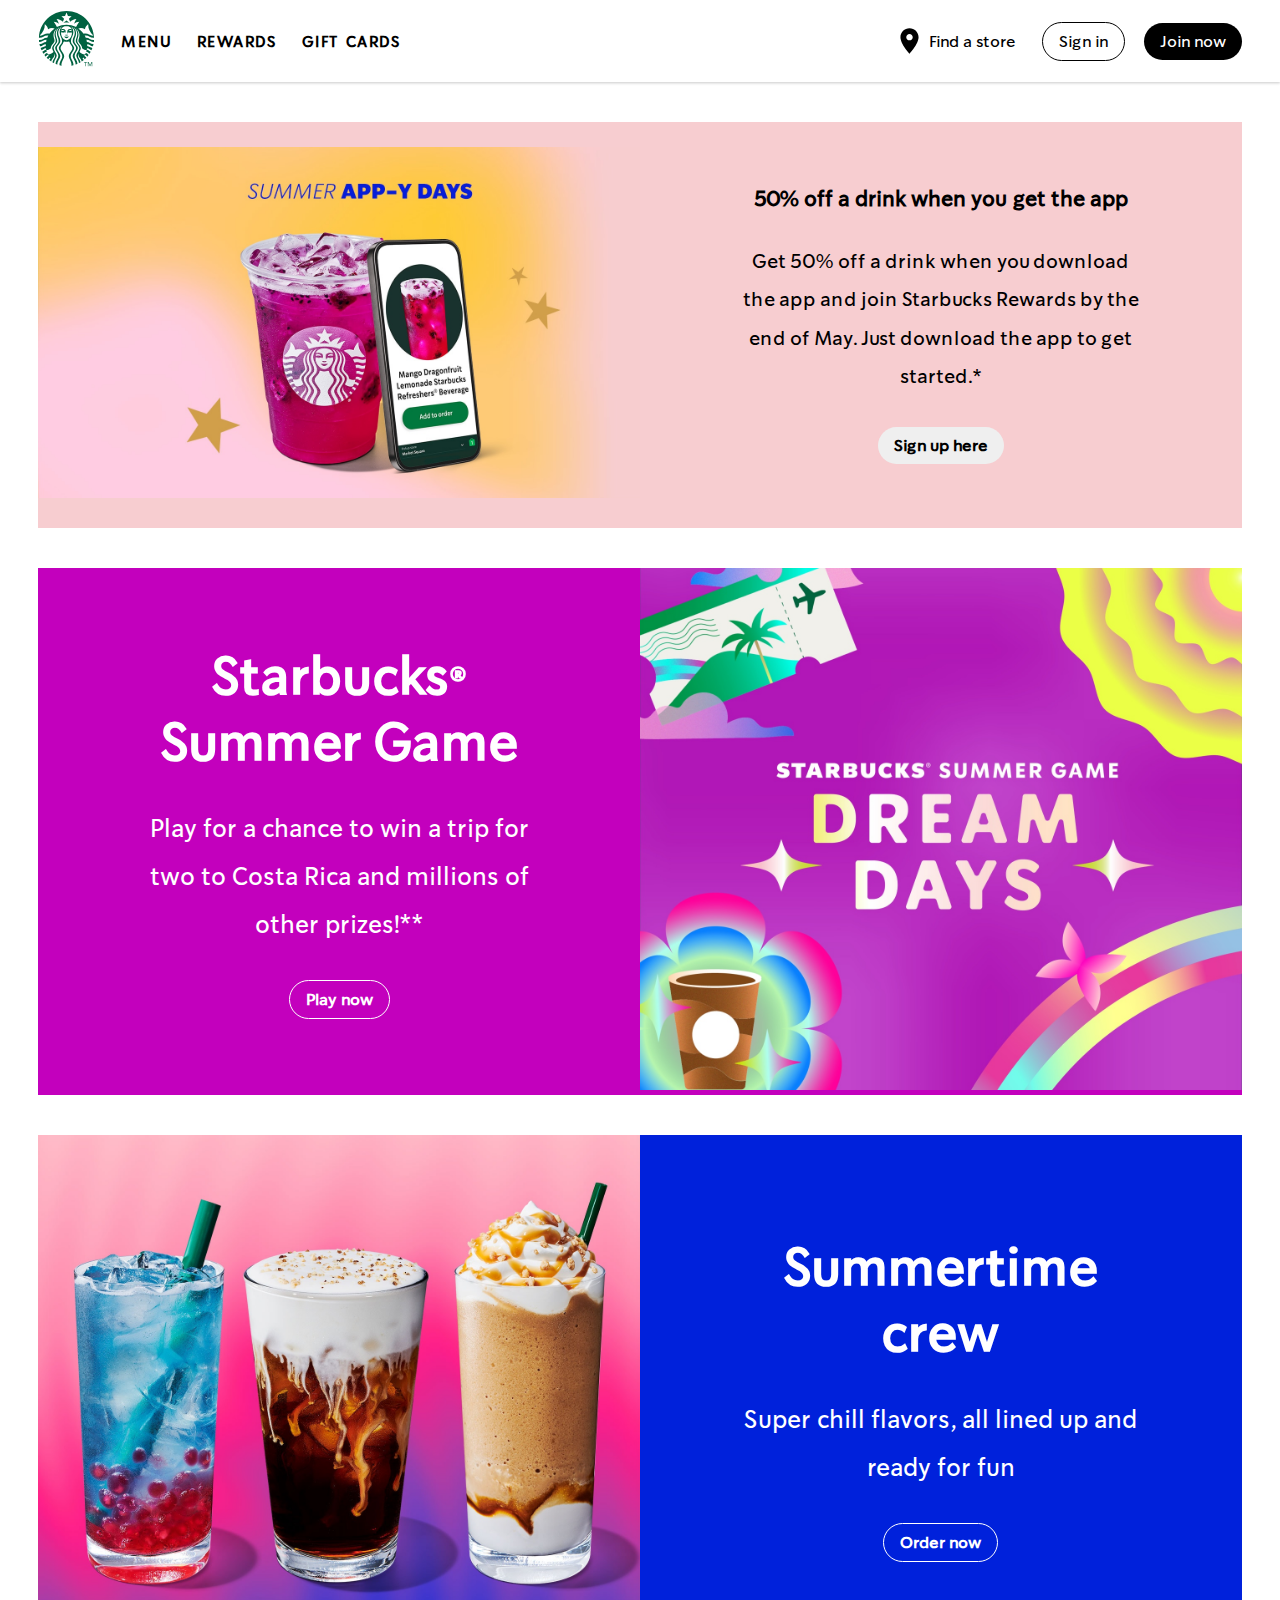
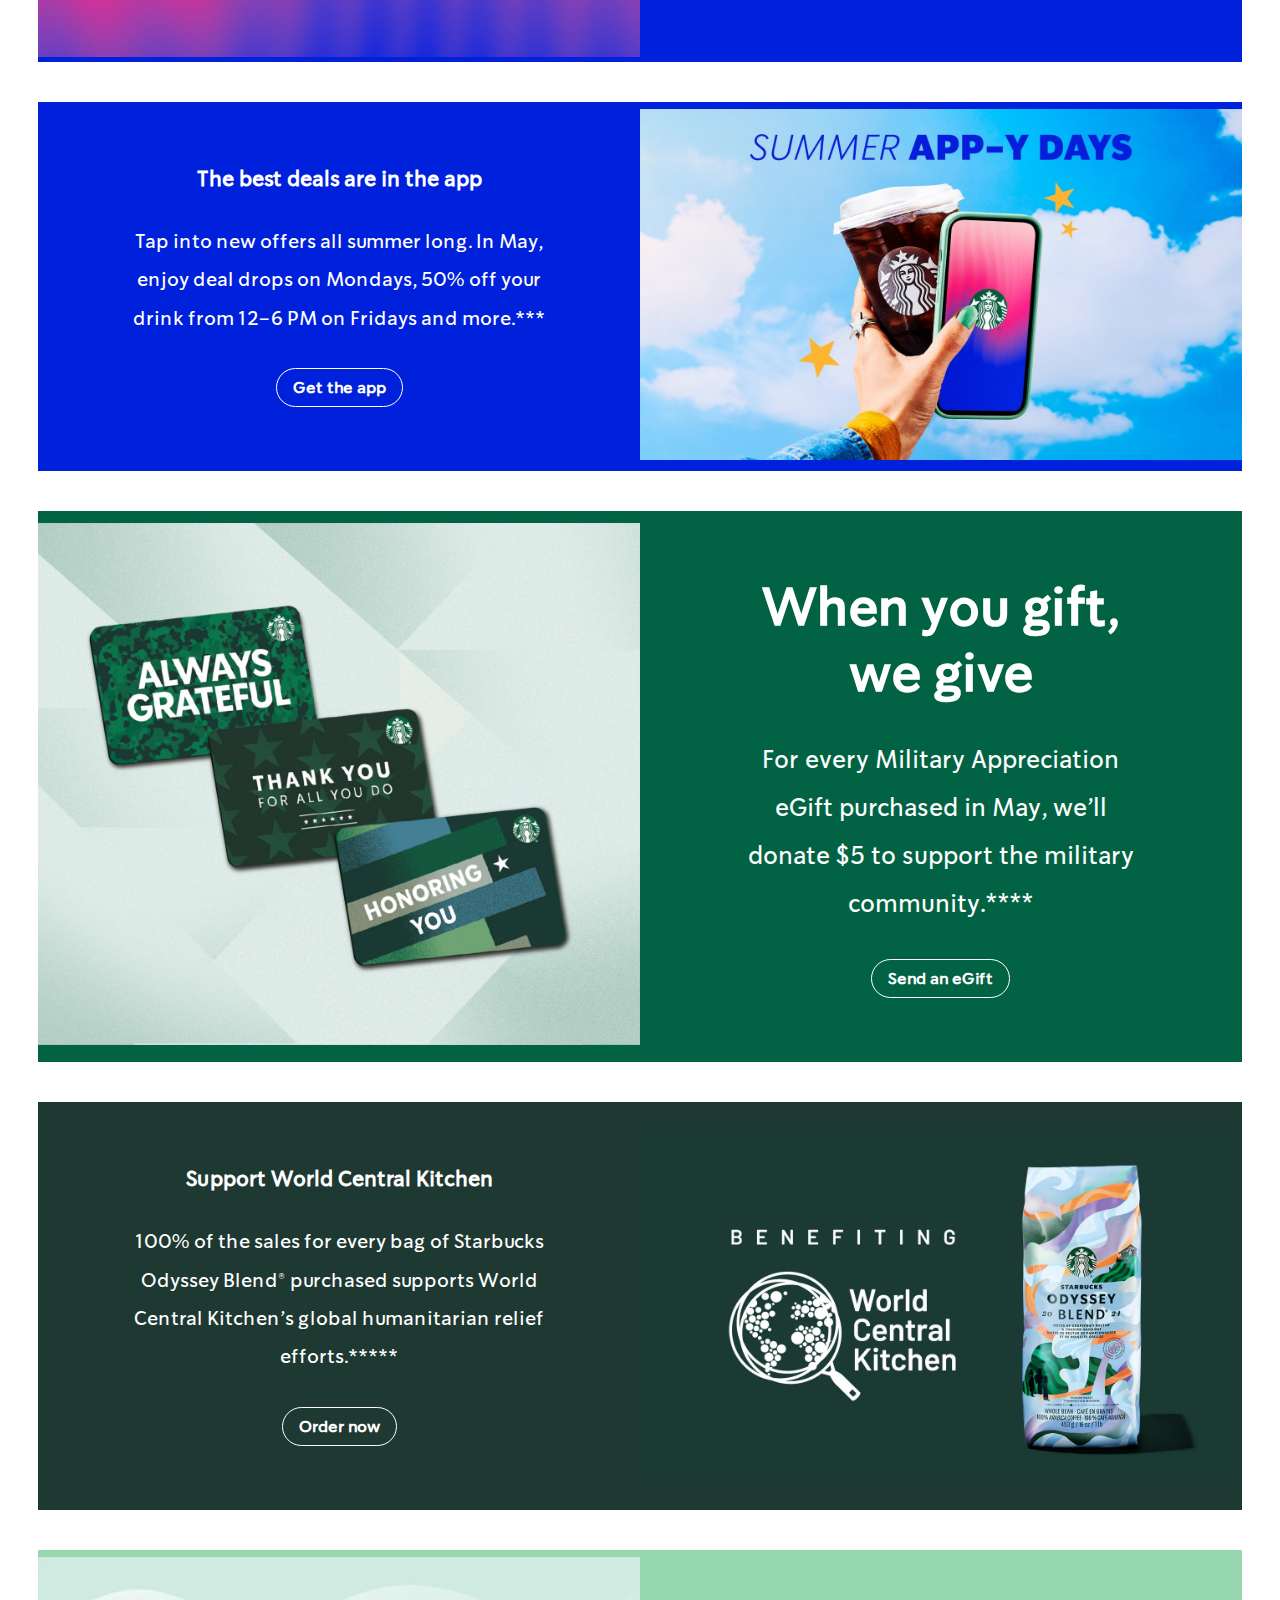
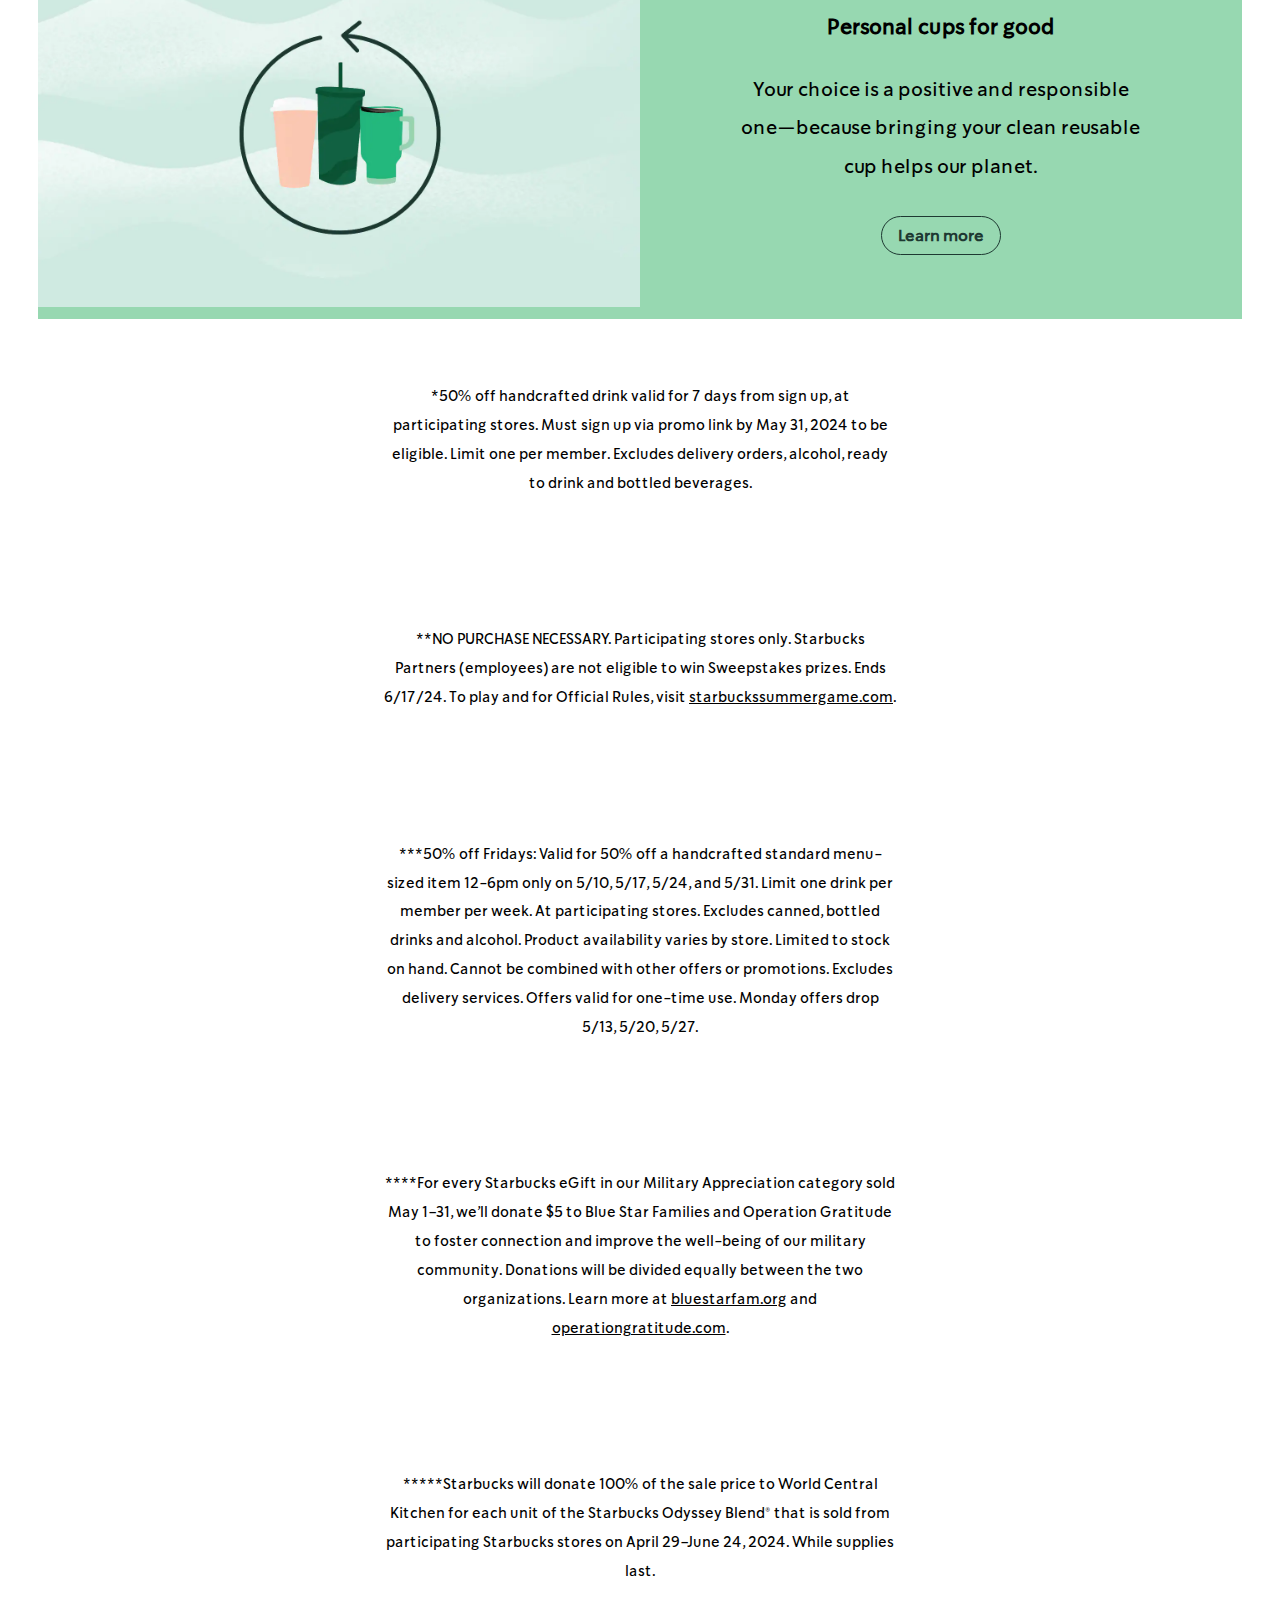
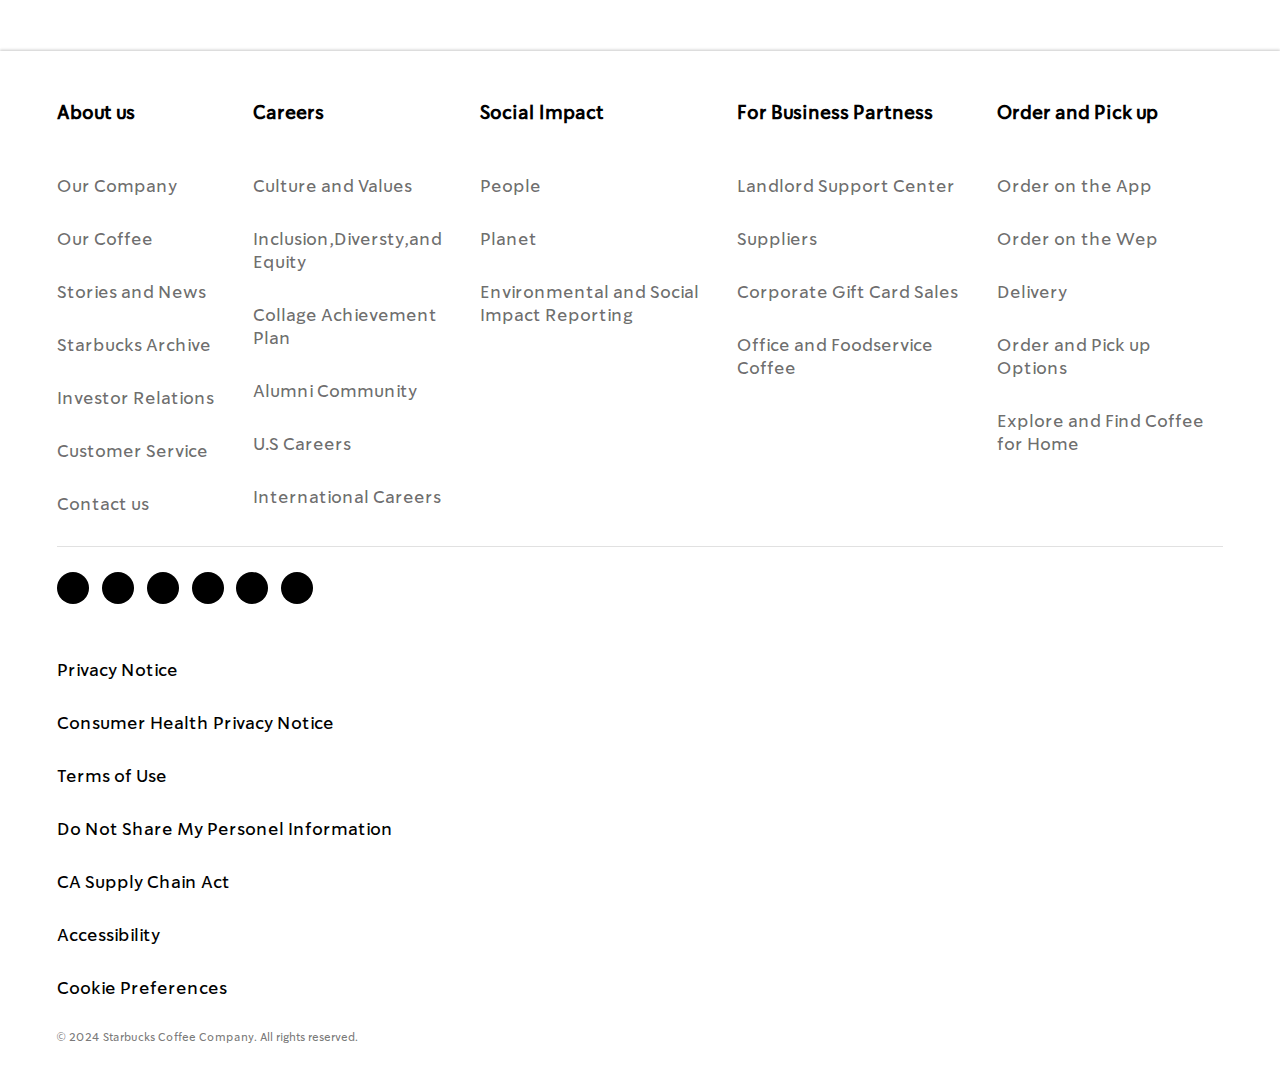
==== commit c07c2333: "commit4" ====
--- a/index.htm
+++ b/index.htm
@@ -153,7 +153,7 @@
             </div>
         </main>
         <footer>
-            <div class="accardions">
+            <div class="accardions wrapper">
                 <button class="accordion">About us</button>
                 <div class="panel">
                     <ul>
@@ -246,7 +246,7 @@
                     <li><a href="">Order and Pick up <br> Options</a></li>
                     <li><a href="">Explore and Find Coffee <br> for Home</a></li>
                 </ul>
-            </div> <hr>
+            </div>
             <div class="footer-bottom container">
                 <div class="icons">
                     <a href class="fa-brands fa-spotify"></a>
--- a/css/style.css
+++ b/css/style.css
@@ -1,4 +1,4 @@
-body{font-family: 'soDoSans';}
+body{font-family: 'soDoSans'; position: relative;}
 .container{
     width: 94%;
     margin: auto;
@@ -7,6 +7,8 @@
 .txtblack{color: #000;}
 .txtwhite{color: #fff;}
 .p20{padding: 30px 0;}
+.txtcenter{text-align: center;}
+.df{display: flex;}
 nav svg{width: 46px}
 nav{
     padding: 10px 0;
@@ -48,7 +50,7 @@
     letter-spacing: .1em;
     font-size: .95em;
 }
-.nav-btns button, .card-sum button, .nav-reward button, .star button{
+.nav-btns button, .card-sum button, .nav-reward button, .star button, .keepReward button,.recCard button, #ordr{
     border-radius: 50px;
     padding: 8px 16px;
     font-size: 1em;
@@ -56,11 +58,12 @@
     transition: .7s;
     cursor: pointer;
 }
-.noborder, .nav-reward button{
+.noborder, .nav-reward button, .recCard button:first-child{
     border: 1px solid #fff !important;
-    background: transparent;
+    background: transparent !important;
     color: #fff;
 }
+.no-scroll {overflow: hidden;}
 .lm{
     border: 1px solid #1e3932 !important;
     color: #1e3932;
@@ -70,11 +73,11 @@
     border: 1.5px solid #000;
     margin-right: 15px;
 }
-.nav-btns button:first-child:hover{background: #dddddd;}
-.nav-btns button:last-child:hover{background: #575656;}
+.nav-btns button:first-child:hover,.recCard button:first-child:hover{background: #dddddd;}
+.nav-btns button:last-child:hover,.recCard button:last-child:hover{background: #575656;}
 .card-sum button:hover, .nav-reward button{background: #5756562e;}
-.nav-btns button:last-child{
-    background: #000;
+.nav-btns button:last-child, .recCard button:last-child{
+    background: #000 !important;
     border: 0;
     color: #fff;
 }
@@ -104,12 +107,12 @@
     margin: auto;
     text-align: center;
 }
-.articles a, .star a, .step a, .questions a{color: #000; text-decoration: underline;}
+.articles a, .star a, .step a, .questions a, .keepReward a, .about a{color: #000; text-decoration: underline;}
 footer{
     padding: 20px;
     box-shadow: 0 -1px 3px rgba(0, 0, 0, .1), 0 -2px 2px rgba(0, 0, 0, .06), 0 0 2px rgba(0, 0, 0, .07);
 }
-.footer-top{display: none;}
+.footer-top{display: none;border-bottom: 1px solid #8180803c;}
 footer hr{
     opacity: 30%;
     width: 94%;
@@ -148,26 +151,26 @@
 }
 .footer-top li a:hover, .category ul a{color: #000;}
 .footer-bottom .icons a{
-    font-size: 1.4em;
+    font-size: 1.2em;
     color: #fff;
     border-radius: 50%;
     background: #000;
-    width: 35px;
-    height: 35px;
+    width: 32px;
+    height: 32px;
     display: flex;
     justify-content: center;
     align-items: center;
 }
 .footer-bottom .icons{display: flex; gap: 3.5vw; padding: 25px 0;}
-.footer-bottom a{color: #000; font-size: 1.1em;}
+.footer-bottom a{color: #000; font-size: .85em;}
 .footer-bottom ul li a:hover{text-decoration: underline;}
-.footer-bottom p, .menu-left a{color: #575656;}
+.footer-bottom p, .menu-left a{color: #575656ca;}
+.footer-bottom p {font-size: .7em;}
 
 
 /*  M E N U    C S S  */
 .wrapper{
     width: 81vw;
-    /* width: 83.5%; */
     margin: auto;
 }
 .category{
@@ -178,47 +181,105 @@
 }
 .category ul{
     display: flex;
-    gap: 2vw;
+    gap: 4vw;
 }
 .activ{border-bottom: 1px solid #1e3932;}
 .menu-all{
     display: flex;
     gap: 8vw;
 }
-.menu-right{width: 100%;}
+.menu-right,.coffees .coffee{width: 100%;}
 .menu-right h2{
     padding: 50px 0 20px 0;
     border-bottom: 1px solid #a5a5a57c;
 }
+#mTitle{color: #555; font-size: 1.1em;}
 .coffees{
     display: flex;
-    gap: 2vw;
-    /* padding: 20px 0; */
-    /* width: 100%; */
-}
-/* .coffees .coffee{width: 48%;} */
+    gap: 3vh;
+    flex-wrap: wrap;
+}
+.coffee h3{font-weight: 500;}
 .coffees .coffee a{
     display: flex; 
     align-items: center; 
     gap: 15px; 
     color: #000;
 }
-.c-left{
-    display: flex;
-    flex-direction: column;
-    gap: 25px;
-}
 .coffees .coffee img{
     border-radius: 50%;
-    max-width: 75px;
-}
-
-
+    max-width: 70px;
+}
+.txtgray{color: #737272;}
+.basketCof,.fixedGreen {background: #1f3933;}
+.basketCof img{width: 300px; height: 300px;}
+.basketCof h1{font-size: 1.8em;}
+.basketCof p{padding: 20px 0; color: #949393; font-size: 1.2em;}
+.fixedGreen{
+    height: 10vh;
+    position: fixed;
+    width: 100%;
+    bottom: 0;
+    display: flex;
+    align-items: center;
+    justify-content: space-around;
+}
+.fixedGreen .locator a{
+    display: inline-flex;
+    align-items: center;
+    gap: 40px;
+    color: #fff;
+    border-bottom: 2px solid #57565669;
+}
+#bag{background: url('../img/bag.svg')center/cover; 
+    height: 38px; 
+    width: 38px;
+    display: inline-block;
+}
+#bag h3{color: #fff; text-align: center;margin-top: 10px;}
+.table{justify-content: space-around;}
+.table-left,.table-right{width: 35%;}
+.table-left h2, .table-right h2{position: relative; padding: 15px 10px;}
+.table-left h2::after, .table-right h2::after{
+    background: #d4e9e2;
+    border-radius: 12px;
+    bottom: 0;
+    content: "";
+    height: 5px;
+    left: 0;
+    position: absolute;
+    width: 100%;
+}
+.fieldset{
+    display: flex;
+    gap: 30px;
+    justify-content: center;
+    padding: 40px 0;
+}
+.c{
+    height: 45px;
+    width: 25px;
+    display: inline-block;
+}
+.fieldset #cup1{background: url('../img/cup1.svg') center/contain no-repeat;}
+.fieldset #cup2{background: url('../img/cup2.svg') center/contain no-repeat;}
+.fieldset #cup3{background: url('../img/cup3.svg') center/contain no-repeat;}
+.fieldset #cup4{background: url('../img/cup4.svg') center/contain no-repeat;}
+/* .HereİsBasket{position: relative;} */
+#ordr{
+    position: absolute;
+    right: 5%;
+    z-index: 999999999;
+    box-shadow: 0 0 6px #0000003d, 0 8px 12px #00000024;
+    padding: 18px 2.2rem;
+    font-size: 1.2rem;
+}
 /*     R E W A R D S     C S S  */
 .nav-reward .container{
     color: #fff;
     padding: 20px 0;
     display: flex;
+    /* position: fixed; */
     justify-content: space-between;
 }
 .star{
@@ -230,7 +291,7 @@
 }
 .star-text h2{font-size: 1.7em;}
 .star-text p{padding: 15px 0; font-size: 1em;}
-.star button{background-color: #00754a; border: 0; color: #fff;}
+.star button, .keepReward button, #ordr{background-color: #00754a; border: 0; color: #fff;}
 .getstarted{padding: 15px;}
 .getstarted .title{text-align: center;}
 .steps{
@@ -252,31 +313,159 @@
     font-size: 1.5em;
 }
 .step h3{padding-bottom:20px;font-size: 1.1em;}
-.step a,.questions a{color: #006241;}
-.step p{font-size: .8em;}
+.step a,.questions a, .keepReward a, .about a{color: #006241;}
+.step p,.getfavorites .content .box p{font-size: .8em;}
 .step-text{max-width: 400px;}
 .step img{width: 112px;}
-.questions{
-    height: 42vh;
-    padding: 80px;
-    margin-left: 150px;
-}
 .hBig{
     font-size: 2em;
     color: #1e3932;
     text-align: center;
 }
 .previous p{color:#575656; font-size: 1.2em;}
+.questions{
+    height: 42vh;
+    max-width: 550px;
+    padding: 20px;
+}
+.getfavorites .content{
+    box-shadow: inset 0 7px 9px -7px #00000024;
+    background-color: #d4e9e2;
+}
+.getfavorites .content .box{
+    display: flex;
+    flex-direction: column;
+    justify-content: center;
+    align-items: center;
+    max-width: 710px;
+    text-align: center;
+    margin: auto;
+}
+.getfavorites .content .box img{max-width: 373px;}
+.getfavorites .title{
+    background-color: #d3e8e154;
+    text-align: center;
+}
+.numbers{
+    cursor: pointer;
+    font-weight: 700;
+    font-size: 1.1em;
+    display: flex;
+    justify-content: center;
+    gap: 7vw;
+}
+#ulduz{color: #cba258; font-size: .7em !important;}
+.cashCard{background-color: #f2f0eb;}
+.cashCard .phones{
+    align-items: center;
+    width: 100%;
+    gap: 5vw;
+    flex-direction: column;
+}
+.cashCard .phone{
+    gap: 20px;
+    width: 100%;
+}
+.cashCard .phone img{width: 122px;}
+.cashCard hr{
+    opacity: 30%;
+    width: 94%;
+    margin: 30px 0;
+}
+.green-bg{
+    display: flex;
+    justify-content: center;
+    align-items: center;
+}
+.keepReward .inner{
+    background: #d4e9e2;
+    height: 90vh;
+    display: flex;
+    flex-direction: column;
+}
+.middle{width: 95%; margin: auto;}
+.inner-sum {
+    flex-direction: column;
+    gap: 2vw;
+}
+.inner-sum div{
+    display: flex;
+    flex-direction: row;
+    justify-content: center;
+    align-items: center;
+    gap: 20px;
+}
+.inner-sum img{width: 120px;}
+#star-left{background: url('../img/tstar.svg')center/cover;width: 20%; height: 90%;}
+#star-right{background: url('../img/bstar.svg')center/cover; width: 20%; height: 90%; align-self: flex-end;}
+.about p{font-size: .9em;}
+.about-bottom{flex-direction: column;}
+.about{background: #f9f9f9;}
+.fcolumn{flex-direction: column;}
+/*   G I F T   C A R D S*/
+.swiper-slide img {
+    display: block;
+    width: 100%;
+    height: 100%;
+    object-fit: cover;
+    border-radius: 15px;
+}
+.swiper-button-next,
+.swiper-button-prev {
+    background-color: #ffffff80;
+    padding: 20px;
+    border-radius: 50%;
+    color: #555 !important;
+    width: calc(var(--swiper-navigation-size)/ 44 * 27);
+    height: var(--swiper-navigation-size);
+}
+:root {--swiper-navigation-size: 15px;}
+.giftcard h4{padding: 30px 0; letter-spacing: 2px;}
+.egift{
+    background: #edebe9;
+    border-radius: 10px;
+    align-items: center;
+    margin: 30px 0;
+    margin: auto;
+}
+.egift img{width: 100px;padding: 20px;}
+.recCard{background: #d4e9e2}
+.recCard .wrapper{
+    display: flex;
+    align-items: center;
+    height: 150px;
+    gap: 1vw;
+}
+.cards{
+    display: flex;
+    gap: 2vw;
+}
+.cards img{
+    width: 330px;
+    border-radius: 10px;
+}
+
+
 /*            D E S K T O P            */
 @media only screen and (min-width: 768px) {
+    .fcolumn{flex-direction: row;}
+    .w50{width: 50%;}
+    .about p{font-size: initial;}
+    .menu-left a{font-size: 1.1em;}
+    .coffees{gap: 2.2vw;}
+    .coffees .coffee{width: 48%;}
+    .coffees .coffee img{max-width: 110px;}
+    .menu-left{display: block;}
     .containerdesk{
         width: 94%;
         margin: auto;
     }
+    .category ul{gap: 2vw;}
     .reverse{
         display: flex;
         flex-direction: row-reverse !important;
     }
+    .green-bg{background: url(../img/greenbg.webp)center/cover; height: 100vh;}
     .accardions, .nav-reward button{display: none;}
     nav svg{width: 57px}
     .nav-left,.nav-left ul,.nav-right{
@@ -321,6 +510,10 @@
         text-align: start;
         padding-top: 0;
     }
+    .questions{
+        margin: auto;
+        max-width: 800px;
+    }
     .star-text h2{font-size: 2.5em;}
     .star-text p{padding: 30px 0; font-size: 1.2em;}
     .getstarted{
@@ -348,9 +541,59 @@
     .step-text{max-width: 400px;}
     .step p{font-size: initial;}
     .hBig{font-size: 3.5em;}
+    .footer-bottom a,.getfavorites .content .box p{font-size: 1.1em;}
+    .getfavorites .content .box{
+        flex-direction: row;
+        text-align: initial;
+    }
+    .numbers{font-size: 1.5em;gap: 3vw;}
+    .cashCard .dollar{width: 25%;}
+    .cashCard .phones{flex-direction: row;}
+    .cashCard .phone{width: 50%;}
+    .cashCard .phone p{max-width: 322px;}
+    .keepReward .inner{ width: 95%; flex-direction: row;}
+    .middle{width: 60%;}
+    .inner-sum {
+        text-align: center;
+        flex-direction: row;
+    }
+    .inner-sum div{
+        flex-direction: column;
+        height: 40vh;
+    }
+    .inner-sum img{width: 210px;}
+    #star-left{background: url('../img/lstar.svg')center/cover;}
+    #star-right{background: url('../img/rstar.svg')center/cover; }
+    .basketCof h1{font-size: 2.5em;}
+    .basketCof p{font-size: 1.7em;}
+    .basketCof .wrapper{align-items: center;gap: 10vw;}
+    .fixedGreen{
+        height: 13vh;
+        justify-content: space-around;
+    }
+    .fixedGreen .locator a div{
+        display: initial;
+        font-size: initial;
+        gap: initial;
+        color: inherit;
+        align-items: initial;
+    }
 }
 
 /*              T A B L E T                */
-@media only screen and (min-width: 1024px) {
-    
+@media only screen and (max-width: 1024px) {
+    .menu-left{display: none;}
+    .row{flex-direction: column;gap: 50px;}
+    .basketCof .wrapper{
+        gap: 1vw; 
+        flex-direction: column; 
+        text-align: center;
+    }
+    .fixedGreen .locator a div{
+        display: flex;
+        font-size: .75em;
+        gap: 5px;
+        color: #575656;
+        align-items: center;
+    }
 }